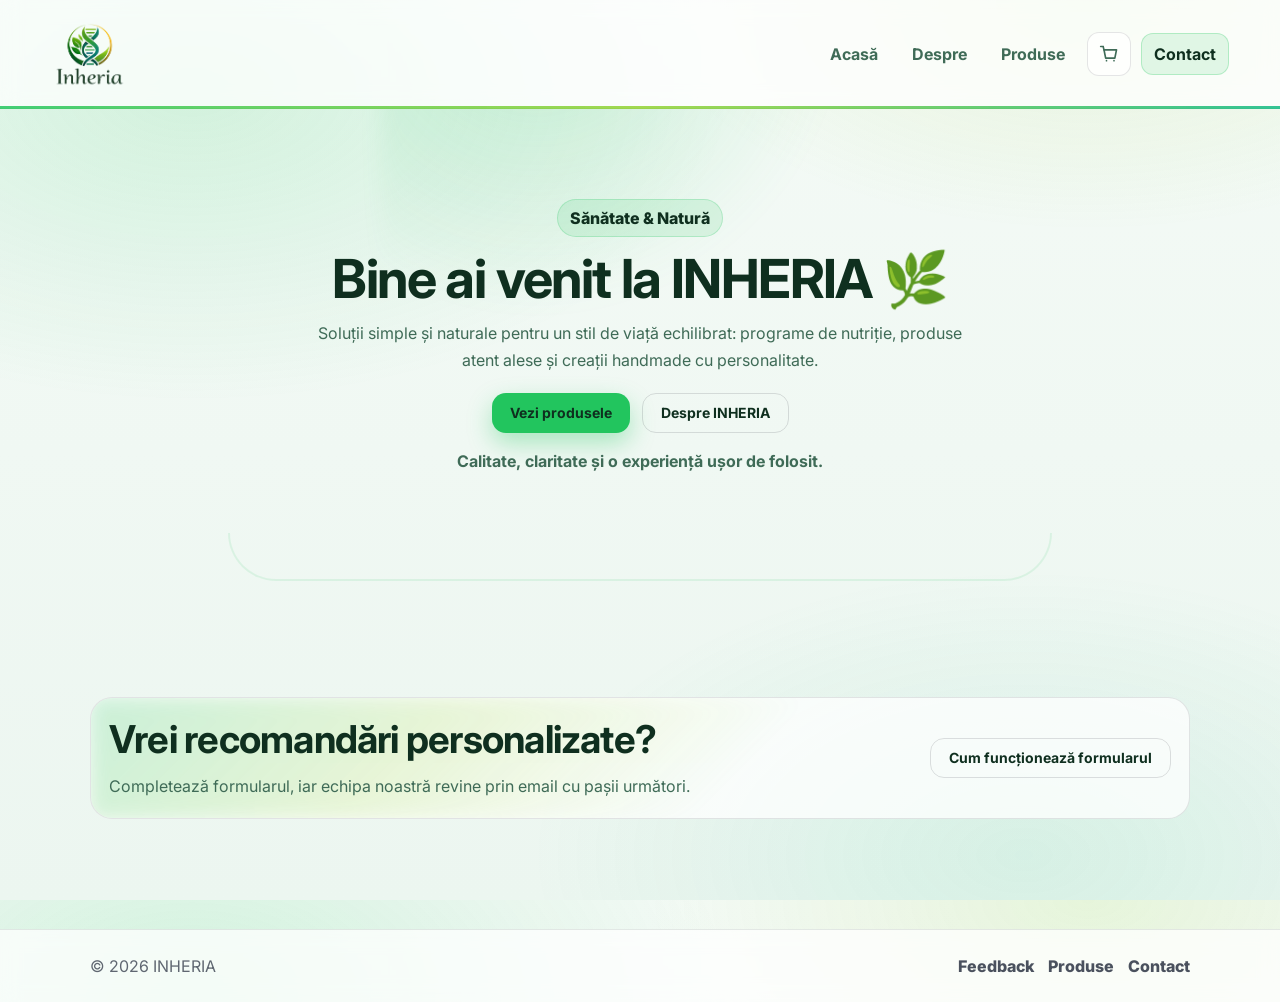
==== index.html @ b6c1a802 "Move site files to root" ====
<!DOCTYPE html>
<head>
  <meta charset="UTF-8" />
  <meta name="viewport" content="width=device-width, initial-scale=1.0" />
  <title>INHERIA</title>

  <link rel="icon" type="image/png" sizes="32x32" href="favicon.png">
  <link rel="stylesheet" href="style.css" />
  <link rel="preconnect" href="https://fonts.googleapis.com">
  <link rel="preconnect" href="https://fonts.gstatic.com" crossorigin>
  <link href="https://fonts.googleapis.com/css2?family=Inter:wght@300;400;600;700&display=swap" rel="stylesheet">
</head>
<body>

  <header class="navbar">
   <a class="logo" href="index.html">
  <img src="images/logo.png" alt="Inheria logo">
</a>
    <nav class="nav" id="nav">
      <a href="index.html">Acasă</a>
      <a href="despre.html">Despre</a>
      <a href="produse.html">Produse</a>

    <a href="cos.html" class="cart-link" aria-label="Coș">
  <span class="cart-icon" aria-hidden="true">
    <svg width="20" height="20" viewBox="0 0 24 24" fill="none">
      <path d="M6 7h15l-2 10H8L6 7Z" stroke="currentColor" stroke-width="2" stroke-linejoin="round"/>
      <path d="M6 7 5 3H2" stroke="currentColor" stroke-width="2" stroke-linecap="round"/>
      <path d="M9 21a1 1 0 1 0 0-2 1 1 0 0 0 0 2Z" fill="currentColor"/>
      <path d="M18 21a1 1 0 1 0 0-2 1 1 0 0 0 0 2Z" fill="currentColor"/>
    </svg>
  </span>
  <span class="cart-badge" data-cart-badge></span>
</a>

      <a href="contact.html" class="nav-cta">Contact</a>
    </nav>

    <button class="burger" id="burger" aria-label="Meniu">
      <span></span><span></span><span></span>
    </button>
  </header>

  <main>
<section class="hero section">
  <div class="hero-text">
    <p class="badge">Sănătate & Natură <p>

    <h1>Bine ai venit la INHERIA 🌿</h1>

    <p class="sub">
      Soluții simple și naturale pentru un stil de viață echilibrat:
      programe de nutriție, produse atent alese și creații handmade cu personalitate.
    </p>

    <div class="hero-actions">
      <a class="btn primary" href="produse.html">Vezi produsele</a>
      <a class="btn ghost" href="despre.html">Despre INHERIA</a>
    </div>

    <p class="hero-note">
      Calitate, claritate și o experiență ușor de folosit.
    </p>
  </div>
</section>

<div class="section-divider divider-arc" aria-hidden="true"></div>

<section class="section section-cta">
  <div class="container cta">
    <div>
      <h2 class="section-title">Vrei recomandări personalizate?</h2>
      <p class="section-subtitle" style="margin-bottom:0;">
        Completează formularul, iar echipa noastră revine prin email cu pașii următori.
      </p>
    </div>

    <a class="btn ghost" href="ghid-formular.html">Cum funcționează formularul</a>
  </div>
</section>

  </main>

  <footer class="footer">
    <div class="container footer-inner">
      <p>© <span id="year"></span> INHERIA</p>
      <div class="footer-links">
        <a href="feedback.html">Feedback</a>
        <a href="produse.html">Produse</a>
        <a href="contact.html">Contact</a>
      </div>
    </div>
  </footer>

  <script src="main.js"></script>
</body>
</html>
---- style.css ----
:root{
  --bg: #f4faf6;
  --bg2:#ecf6f0;
  --card:#ffffff;
  --text:#0f2f1f;
  --muted:#3f6b57;
  --line:rgba(15,47,31,0.10);
  --shadow: 0 18px 60px rgba(15,47,31,0.12);
  --radius: 22px;

  /* Verde Inheria */
  --accent: #2f855a;
  --accent2:#68d391;
  --green1: 34,197,94;   /* #22c55e */
  --green2: 16,185,129;  /* #10b981 */
  --lime: 132,204,22;    /* #84cc16 */
}

*{ margin:0; padding:0; box-sizing:border-box; }

html{ scroll-behavior:smooth; }
html, body { height: 100%; }

body{
  min-height: 100vh;
  display: flex;
  flex-direction: column;

  font-family: "Inter", system-ui, -apple-system, Segoe UI, Roboto, Arial, sans-serif;
  background:
  radial-gradient(900px 520px at 15% 10%, rgba(var(--green1), .16), transparent 60%),
  radial-gradient(800px 420px at 85% 0%, rgba(var(--lime), .12), transparent 55%),
  radial-gradient(900px 520px at 80% 95%, rgba(var(--green2), .10), transparent 55%),
  linear-gradient(180deg, var(--bg), var(--bg2));

  color: var(--text);
}

/* împinge footer-ul jos */
main{ flex: 1; }

/* layout */
.container{ width:min(1100px, 92%); margin:0 auto; }
.section{ padding: 86px 0; }
.section.alt{
  background: rgba(255,255,255,0.6);
  border-top:1px solid var(--line);
  border-bottom:1px solid var(--line);
}

.section-title{
  font-size: clamp(28px, 3vw, 40px);
  letter-spacing:-0.02em;
  margin-bottom: 12px;
}
.section-subtitle{
  color: var(--muted);
  max-width: 70ch;
  line-height:1.6;
  margin-bottom: 28px;
}

/* reveal */
.reveal{ opacity:0; transform: translateY(16px); transition: all .6s ease; }
.show{ opacity:1; transform: translateY(0); }

/* navbar */
.navbar{
  position: sticky;
  top: 0;
  z-index: 50;
  display:flex;
  align-items:center;
  justify-content:space-between;
  padding: 20px 4%;
  background: rgba(255,255,255,0.75);
  backdrop-filter: blur(10px);
  border-bottom:1px solid var(--line);
}

/* Linia colorată de sub navbar (global) */
.navbar{
  position: sticky;
  top: 0;
  z-index: 50;
}

.navbar::after{
  content:"";
  position:absolute;
  left:0;
  right:0;
  bottom:-1px;
  height:3px;
  background: linear-gradient(
    90deg,
    rgba(var(--green1), .85),
    rgba(var(--lime), .75),
    rgba(var(--green2), .85)
  );
}

.logo{
  display:flex;
  align-items:center;
  color: var(--text);
  text-decoration:none;
  font-weight: 900;
  letter-spacing:-0.02em;
  font-size: 18px;
}
.logo img{
  height: 68px;
  width: auto;
  display: block;
  transform: translateY(1px);
}
.nav{
  display:flex;
  align-items:center;
  gap: 10px;
}
.nav a{
  color: var(--muted);
  text-decoration:none;
  font-weight: 700;
  padding: 10px 12px;
  border-radius: 12px;
  transition: all .2s ease;
}
.nav a:hover{
  color: var(--text);
  background: rgba(2,6,23,0.05);
}
.nav-cta{
  border: 1px solid rgba(var(--green1), .25);
  background: rgba(var(--green1), .12);
  color: var(--text) !important;
}

.nav-cta:hover{
  background: rgba(var(--green1), .18);
}

/* burger */
.burger{
  display:none;
  border:1px solid var(--line);
  background: rgba(255,255,255,0.8);
  border-radius: 14px;
  padding: 10px;
  cursor:pointer;
}
.burger span{
  display:block;
  width: 22px;
  height: 2px;
  background: var(--text);
  margin: 5px 0;
  transition: transform .2s ease, opacity .2s ease;
}
.burger.open span:nth-child(1){ transform: translateY(7px) rotate(45deg); }
.burger.open span:nth-child(2){ opacity:0; }
.burger.open span:nth-child(3){ transform: translateY(-7px) rotate(-45deg); }

/* === BUTOANE – stil unificat === */
button,
.btn{
  font-family: inherit;
  border: none;
  outline: none;
  appearance: none;
  -webkit-appearance: none;
  background: none;
}

/* buton principal */
.btn{
  display: inline-flex;
  align-items: center;
  justify-content: center;
  gap: 8px;

  padding: 12px 18px;
  border-radius: 14px;

  font-weight: 700;
  font-size: 14px;
  line-height: 1;

  cursor: pointer;
  text-decoration: none;

  color: var(--text);   /* 👈 FIXUL */
  
  transition: 
    background .2s ease,
    box-shadow .2s ease,
    transform .15s ease;
}

/* verde (primary) */
.btn.primary{
  background: #22c55e;
  color: var(--text); /* 👈 TEXT ÎNCHIS */
  box-shadow: 0 10px 25px rgba(34,197,94,.35);
}

.btn.primary:hover{
  background: #16a34a;
}

/* ghost (secundar) */
.btn.ghost{
  background: transparent;
  color: var(--text);
  border: 1px solid rgba(2,6,23,.12);
}

.btn.ghost:hover{
  background: rgba(var(--green1), .10);
  border-color: rgba(var(--green1), .25);
}

/* full width (pentru produse) */
.btn.full{
  width: 100%;
}

button:focus,
button:active,
.btn:focus,
.btn:active{
  outline: none;
  box-shadow: none;
}

button::-moz-focus-inner{
  border: 0;
}

.btn.full{
  width: 100%;
  white-space: nowrap;
}

/* hero */
.hero{
  width: min(900px, 92%);
  margin: 0 auto;
  display: flex;
  justify-content: center;
  text-align: center;
  padding: 90px 0 50px;
  position: relative;
  overflow: hidden;
}

.hero::before{
  content:"";
  position:absolute;
  inset:-40px;
  background:
    radial-gradient(700px 360px at 20% 20%, rgba(var(--green1), .18), transparent 60%),
    radial-gradient(700px 360px at 80% 10%, rgba(var(--lime), .12), transparent 55%);
  z-index:0;
}

.hero-text{ position: relative; z-index: 1; }
.badge{
  display:inline-block;
  padding: 8px 12px;
  border-radius: 999px;
  border:1px solid rgba(2,6,23,0.10);
  background: rgba(255,255,255,0.75);
  color: var(--muted);
  font-weight: 800;
  margin-bottom: 14px;
}
.hero-text h1{
  font-size: clamp(34px, 4.2vw, 58px);
  line-height:1.03;
  letter-spacing:-0.03em;
  margin-bottom: 14px;
}
.hero-text .sub{
  margin-left: auto;
  margin-right: auto;
  color: var(--muted);
  line-height:1.65;
  font-size: 16px;
  max-width: 65ch;
  margin-bottom: 20px;
}
.hero-actions{
  display:flex;
  gap: 12px;
  flex-wrap:wrap;
  margin-bottom: 18px;
  justify-content: center;
}

@keyframes float{ 0%,100%{ transform: translateY(0); } 50%{ transform: translateY(-12px); } }

.device{
  width:min(430px, 100%);
  margin-left:auto;
  border-radius: 28px;
  border:1px solid rgba(2,6,23,0.10);
  background: rgba(255,255,255,0.85);
  backdrop-filter: blur(14px);
  box-shadow: var(--shadow);
  overflow:hidden;
  transform: rotate(-1.5deg);
}
.device-top{
  display:flex;
  gap:8px;
  padding: 14px 16px;
  border-bottom:1px solid rgba(2,6,23,0.08);
  background: rgba(2,6,23,0.02);
}
.device-top span{
  width: 10px; height: 10px; border-radius: 50%;
  background: rgba(2,6,23,0.18);
}
.device-screen{ padding: 16px; display:grid; gap: 14px; }
.screen-kpi{ display:grid; grid-template-columns: 1fr 1fr; gap: 12px; }
.kpi{
  padding: 14px;
  border-radius: 18px;
  border:1px solid rgba(2,6,23,0.10);
  background: rgba(255,255,255,0.9);
}
.kpi p{ color: var(--muted); font-weight:800; font-size: 12px; }
.kpi h4{ margin-top: 6px; font-size: 20px; letter-spacing:-0.02em; }
.screen-chart{
  height: 110px;
  border-radius: 18px;
  border:1px solid rgba(2,6,23,0.10);
  background:
    linear-gradient(180deg, rgba(59,130,246,0.20), rgba(255,255,255,0.02)),
    repeating-linear-gradient(90deg, rgba(2,6,23,0.06) 0 1px, transparent 1px 18px);
}
.screen-list{ display:grid; gap: 10px; }
.row{ height: 14px; border-radius: 999px; background: rgba(2,6,23,0.10); }

/* cards & grids */
.cards{ display:grid; grid-template-columns: repeat(3, 1fr); gap: 16px; }
.card{
  border:1px solid rgba(2,6,23,0.10);
  background: rgba(255,255,255,0.9);
  border-radius: var(--radius);
  padding: 22px;
  box-shadow: 0 18px 45px rgba(2,6,23,0.08);
  transition: transform .22s ease, background .22s ease;
  position: relative;
  overflow: hidden;
}

.card::after{
  content:"";
  position:absolute;
  inset:0;
  background: linear-gradient(135deg, rgba(var(--green1), .10), transparent 45%);
  opacity: 0;
  transition: opacity .2s ease;
  pointer-events: none;
  z-index: 0;
}

.card > *{
  position: relative;
  z-index: 1;
}

.card:hover::after{
  opacity: 1;
}
.card:hover{ transform: translateY(-6px); background: #fff; }
.card h3{ margin-bottom: 8px; }
.card p{ color: var(--muted); line-height:1.6; }

/* products page grid */
.products{
  display:grid;
  grid-template-columns: repeat(3, 1fr);
  gap: 16px;
}
.product-card{
  border:1px solid rgba(2,6,23,0.10);
  background: rgba(255,255,255,0.92);
  border-radius: var(--radius);
  padding: 20px;
  box-shadow: 0 18px 45px rgba(2,6,23,0.08);
  transition: transform .22s ease, background .22s ease;
}
.product-card:hover{ transform: translateY(-6px); background:#fff; }
.product-top{
  display:flex; align-items:flex-start; justify-content:space-between; gap: 10px;
  margin-bottom: 10px;
}
.product-badge{
  font-size: 12px;
  font-weight: 900;
  padding: 6px 10px;
  border-radius: 999px;
  border:1px solid rgba(59,130,246,0.20);
  background: rgba(59,130,246,0.10);
  color: var(--text);
}
.product-price{
  font-weight: 900;
  color: var(--text);
}
.product-card p{ color: var(--muted); line-height:1.6; margin-bottom: 14px; }

/* form */
.form{ display:grid; gap: 14px; max-width: 620px; }
label{ display:grid; gap: 8px; color: var(--muted); font-weight: 800; }
input, textarea{
  width: 100%;
  padding: 12px 14px;
  border-radius: 14px;
  border:1px solid rgba(2,6,23,0.12);
  background: rgba(255,255,255,0.9);
  color: var(--text);
  outline: none;
}
input:focus, textarea:focus{
  border-color: rgba(59,130,246,0.55);
  box-shadow: 0 0 0 4px rgba(59,130,246,0.14);
}
.hint{ color: rgba(15,23,42,0.65); font-size: 12px; margin-top: -6px; }

/* footer */
.footer{
  padding: 26px 0;
  border-top:1px solid var(--line);
  background: rgba(255,255,255,0.75);
  backdrop-filter: blur(10px);
}
.footer-inner{ display:flex; align-items:center; justify-content:space-between; gap: 12px; }
.footer p{ color: rgba(15,23,42,0.65); }
.footer-links{ display:flex; gap: 14px; }
.footer a{ color: rgba(15,23,42,0.75); text-decoration:none; font-weight: 800; }
.footer a:hover{ color: var(--text); }

/* responsive */
@media (max-width: 920px){
  .hero{ grid-template-columns: 1fr; padding: 46px 0 10px; }
  .hero-visual{ order:-1; min-height: 340px; }
  .cards, .products{ grid-template-columns: 1fr; }
}
@media (max-width: 720px){
  .nav{
    position: fixed;
    inset: 70px 14px auto 14px;
    display:none;
    flex-direction:column;
    gap: 8px;
    padding: 12px;
    border-radius: 18px;
    border:1px solid rgba(2,6,23,0.10);
    background: rgba(255,255,255,0.92);
    backdrop-filter: blur(12px);
  }
  .nav.open{ display:flex; }
  .nav a{ width:100%; }
  .burger{ display:block; }
}
.hero-image{
  width: 100%;
  max-width: 520px;
  display: block;
  margin-left: auto;
  border-radius: 24px;
  box-shadow: var(--shadow);
}
.logo img{
  height: 68px;      /* încearcă 64 sau 72 */
  width: auto;
  display: block;
}
@media (max-width: 768px){
  .logo img{
    height: 46px;
  }
}
.cart-link{
  position: relative;
  display:inline-flex;
  align-items:center;
  gap: 8px;
}

/* Coș în navbar: icon + badge */
.cart-link{
  position: relative;
  display: inline-flex;
  align-items: center;
  justify-content: center;
  width: 44px;
  height: 44px;
  border-radius: 14px;
  border: 1px solid rgba(2,6,23,0.10);
  background: rgba(255,255,255,0.7);
  color: var(--text);
}

.cart-link:hover{
  background: rgba(255,255,255,0.9);
}

.cart-icon{
  display: inline-flex;
}

/* Coș - rânduri */
.cart-row{
  display:flex;
  align-items:center;
  justify-content:space-between;
  gap: 12px;
  padding: 14px 16px;
  border:1px solid rgba(2,6,23,0.10);
  background: rgba(255,255,255,0.85);
  border-radius: var(--radius);
  box-shadow: 0 12px 30px rgba(2,6,23,0.06);
  margin-bottom: 10px;
}

.cart-sub{
  color: var(--muted);
  font-size: 13px;
  margin-top: 4px;
}

.cart-actions{
  display:flex;
  align-items:center;
  gap: 10px;
}

.qty{
  min-width: 24px;
  text-align:center;
  font-weight: 900;
}

.qty-btn, .remove-btn{
  width: 38px;
  height: 38px;
  border-radius: 14px;
  border:1px solid rgba(2,6,23,0.12);
  background: rgba(255,255,255,0.75);
  cursor:pointer;
  font-weight: 900;
  color: var(--text);
}

.remove-btn{
  background: rgba(59,130,246,0.08);
}
.btn:disabled{
  opacity: .7;
  cursor: not-allowed;
  transform: none;
  box-shadow: none;
}
/* === Coș profesional: counter mic === */
.cart-link{
  position: relative;
  display: inline-flex;
  align-items: center;
  justify-content: center;
  width: 44px;
  height: 44px;
  border-radius: 14px;
  border: 1px solid rgba(2,6,23,0.10);
  background: rgba(255,255,255,0.7);
  color: var(--text);
}

.cart-link:hover{
  background: rgba(255,255,255,0.92);
}

.cart-icon{
  display: inline-flex;
}

/* COUNTER MIC */
.cart-badge{
  position: absolute;
  top: 6px;
  right: 6px;

  min-width: 16px;
  height: 16px;
  padding: 0 4px;

  border-radius: 999px;
  background: #fff;
  border: 1px solid rgba(2,6,23,0.15);

  font-size: 10px;
  font-weight: 800;
  line-height: 1;

  display: none;
  align-items: center;
  justify-content: center;

  box-shadow: 0 6px 18px rgba(2,6,23,0.18);
}
/* --- Home extra sections --- */
.hero-note{
  color: var(--muted);
  font-weight: 700;
  margin-top: 10px;
}

/* grid 4 + grid 3 */
.grid-4{
  display: grid;
  grid-template-columns: repeat(4, 1fr);
  gap: 16px;
}

.grid-3{
  display: grid;
  grid-template-columns: repeat(3, 1fr);
  gap: 16px;
}

/* fundal mai soft pentru secțiuni */
.section.soft{
  background: rgba(255,255,255,0.55);
  border-top: 1px solid var(--line);
  border-bottom: 1px solid var(--line);
}

/* steps */
.step{
  position: relative;
  overflow: hidden;
}

.step-num{
  width: 34px;
  height: 34px;
  border-radius: 12px;
  display: inline-flex;
  align-items: center;
  justify-content: center;
  font-weight: 900;
  color: var(--text);
  border: 1px solid rgba(2,6,23,0.10);
  background: rgba(255,255,255,0.85);
  margin-bottom: 10px;
}

/* CTA layout */
.cta{
  display: flex;
  align-items: center;
  justify-content: space-between;
  gap: 16px;
  border: 1px solid rgba(2,6,23,0.10);
  background: rgba(255,255,255,0.75);
  border-radius: var(--radius);
  padding: 18px;
} 

/* CTA card – mai “wow” */
.cta{
  position: relative;
  overflow: hidden;
}

.cta::before{
  content:"";
  position:absolute;
  inset:-2px;
  background: linear-gradient(135deg, rgba(var(--green1), .25), rgba(var(--lime), .18), transparent 60%);
  filter: blur(10px);
  opacity: .9;
  z-index: 0;
}

.cta > *{ position: relative; z-index: 1; }

/* CTA Home – puțin mai jos + mai aerisit */
.section-cta{
  padding-top: 110px;     /* mai jos față de hero */
  padding-bottom: 110px;  /* mai mult spațiu până la footer */
}

/* responsive */
@media (max-width: 950px){
  .grid-4{ grid-template-columns: repeat(2, 1fr); }
  .grid-3{ grid-template-columns: 1fr; }
  .cta{ flex-direction: column; align-items: flex-start; }
}
@media (max-width: 520px){
  .grid-4{ grid-template-columns: 1fr; }
}
/* --- Ghid formular --- */
.guide-grid{
  display: grid;
  grid-template-columns: 1fr 1fr;
  gap: 16px;
  margin-top: 18px;
}

.guide-title{
  font-size: 18px;
  margin-bottom: 10px;
}

.guide-sub{
  font-size: 13px;
  text-transform: uppercase;
  letter-spacing: .03em;
  color: var(--muted);
  margin-top: 14px;
  margin-bottom: 8px;
}

.guide-list{
  margin-left: 18px;
  color: var(--muted);
  line-height: 1.7;
}

.guide-list li{
  margin: 4px 0;
}

.guide-steps{
  margin-left: 18px;
  color: var(--muted);
  line-height: 1.7;
}

.guide-cta{
  display: flex;
  gap: 12px;
  flex-wrap: wrap;
  margin-top: 16px;
}

@media (max-width: 950px){
  .guide-grid{ grid-template-columns: 1fr; }
}
/* --- Formular wizard --- */
.form-progress{
  margin: 14px 0 18px;
}
.form-progress-top{
  display:flex;
  align-items:center;
  justify-content:space-between;
  gap: 12px;
  margin-bottom: 10px;
}
.link-muted{
  color: var(--muted);
  text-decoration: none;
  font-weight: 700;
}
.link-muted:hover{ color: var(--text); }

.bar{
  height: 10px;
  border-radius: 999px;
  background: rgba(255,255,255,0.7);
  border: 1px solid rgba(2,6,23,0.10);
  overflow: hidden;
}
.bar-fill{
  height: 100%;
  width: 50%;
  background: linear-gradient(135deg, var(--accent), var(--accent2));
}

.form-wizard{ display:grid; gap: 16px; }
.form-title{ margin-bottom: 10px; }

.form-sub{
  font-size: 13px;
  text-transform: uppercase;
  letter-spacing: .03em;
  color: var(--muted);
  margin: 14px 0 8px;
}

.form-grid{
  display:grid;
  grid-template-columns: 1fr 1fr;
  gap: 12px 16px;
  margin-bottom: 8px;
}

.form-grid label{ margin: 0; }

.wizard-actions{
  display:flex;
  align-items:center;
  justify-content:space-between;
  gap: 12px;
  margin-top: 10px;
}

.check-grid{
  display:grid;
  grid-template-columns: 1fr 1fr;
  gap: 8px 10px;
  padding: 10px;
  border: 1px solid rgba(2,6,23,0.10);
  border-radius: 14px;
  background: rgba(255,255,255,0.65);
}

.check{
  display:flex;
  align-items:center;
  gap: 10px;
  color: var(--muted);
  font-weight: 700;
}

.consent{
  display:flex;
  align-items:flex-start;
  gap: 10px;
  color: var(--muted);
  font-weight: 800;
  margin-top: 10px;
}

select{
  width: 100%;
  padding: 12px 14px;
  border-radius: 14px;
  border:1px solid rgba(2,6,23,0.12);
  background: rgba(255,255,255,0.9);
  color: var(--text);
  outline: none;
}

button, input, select, textarea{
  font-family: inherit;
  color: inherit;
}

@media (max-width: 900px){
  .form-grid{ grid-template-columns: 1fr; }
  .check-grid{ grid-template-columns: 1fr; }
  .form-progress-top{ flex-direction: column; align-items:flex-start; }
}
.badge{
  background: rgba(var(--green1), .12);
  border: 1px solid rgba(var(--green1), .22);
  color: var(--text);
}
.hero{
  position: relative;
  overflow: hidden;
}

.hero::before{
  content:"";
  position:absolute;
  inset:0;
  background:
    radial-gradient(520px 260px at 50% 20%, rgba(34,197,94,.10), transparent 65%),
    radial-gradient(520px 260px at 85% 10%, rgba(132,204,22,.07), transparent 70%);
  pointer-events:none;
  z-index:0;
}

.hero-text{ position: relative; z-index: 1; }

.hero::before{
  content:"";
  position:absolute;
  width: 520px;
  height: 520px;
  left: 50%;
  top: -260px;
  transform: translateX(-50%);
  background: radial-gradient(circle at 30% 30%,
    rgba(var(--green1), .20),
    transparent 60%
  );
  filter: blur(10px);
  pointer-events:none;
}
.btn{
  transition: transform .12s ease, box-shadow .18s ease, filter .18s ease;
}

.btn:hover{
  transform: translateY(-1px);
  box-shadow: 0 12px 28px rgba(0,0,0,.10);
}

.btn:active{
  transform: translateY(0px);
  box-shadow: 0 8px 20px rgba(0,0,0,.08);
}
.section-divider{ width:100%; height:66px; position:relative; }

.divider-arc::before{
  content:"";
  position:absolute;
  left:50%;
  top:12px;
  transform:translateX(-50%);
  width:min(820px, 92vw);
  height:46px;
  border-radius: 0 0 999px 999px;
  border: 2px solid rgba(var(--green1), .10);
  border-top: 0;
}
html, body { height: 100%; }

body{
  min-height: 100vh;
  display: flex;
  flex-direction: column;
}

main{ flex: 1; }
html, body { height: 100%; }

body{
  min-height: 100vh;
  display: flex;
  flex-direction: column;
}

main{ flex: 1; }
#errStep1, #errStep2{
  color: #b91c1c;
  font-weight: 700;
  margin-top: 10px;
}
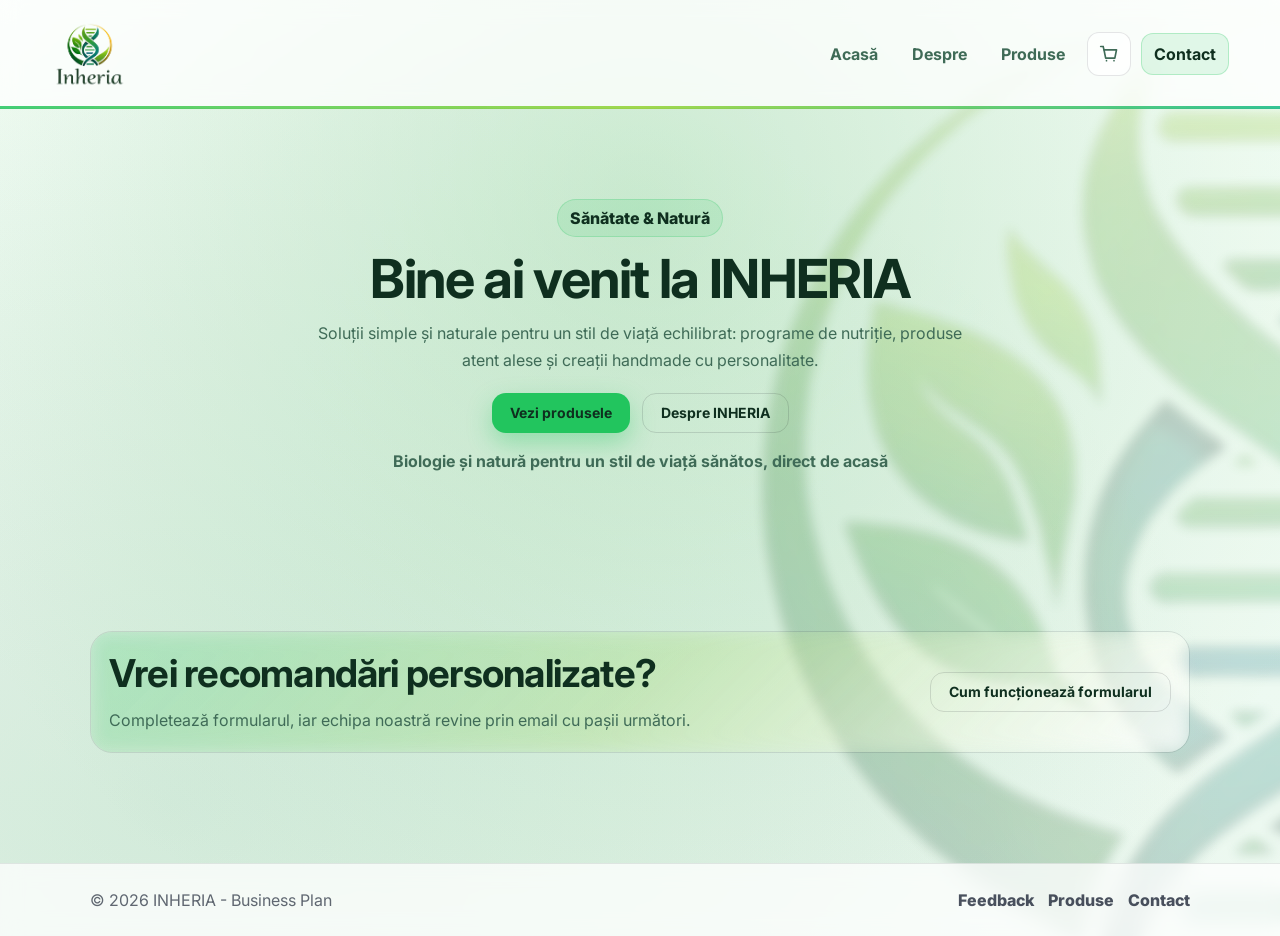
==== commit e8093a93: "INHERIA commit nr2" ====
--- a/index.html
+++ b/index.html
@@ -42,11 +42,13 @@
   </header>
 
   <main>
+  
+    <img src="images/logoB.png" alt="Inheria logo" class="logo-preview">
 <section class="hero section">
   <div class="hero-text">
     <p class="badge">Sănătate & Natură <p>
 
-    <h1>Bine ai venit la INHERIA 🌿</h1>
+    <h1>Bine ai venit la INHERIA</h1>
 
     <p class="sub">
       Soluții simple și naturale pentru un stil de viață echilibrat:
@@ -59,12 +61,10 @@
     </div>
 
     <p class="hero-note">
-      Calitate, claritate și o experiență ușor de folosit.
+      Biologie și natură pentru un stil de viață sănătos, direct de acasă
     </p>
   </div>
 </section>
-
-<div class="section-divider divider-arc" aria-hidden="true"></div>
 
 <section class="section section-cta">
   <div class="container cta">
@@ -83,7 +83,7 @@
 
   <footer class="footer">
     <div class="container footer-inner">
-      <p>© <span id="year"></span> INHERIA</p>
+      <p>© <span id="year"></span> INHERIA - Business Plan</p>
       <div class="footer-links">
         <a href="feedback.html">Feedback</a>
         <a href="produse.html">Produse</a>
--- a/style.css
+++ b/style.css
@@ -20,20 +20,55 @@
 
 html{ scroll-behavior:smooth; }
 html, body { height: 100%; }
+html{ background: var(--bg2); }
 
 body{
   min-height: 100vh;
   display: flex;
   flex-direction: column;
-
+  z-index: 0;
+  isolation: isolate;
   font-family: "Inter", system-ui, -apple-system, Segoe UI, Roboto, Arial, sans-serif;
-  background:
-  radial-gradient(900px 520px at 15% 10%, rgba(var(--green1), .16), transparent 60%),
-  radial-gradient(800px 420px at 85% 0%, rgba(var(--lime), .12), transparent 55%),
-  radial-gradient(900px 520px at 80% 95%, rgba(var(--green2), .10), transparent 55%),
-  linear-gradient(180deg, var(--bg), var(--bg2));
-
+
+  /* background-ul îl randăm prin ::before (fixat pe viewport), ca să evităm
+     "tăietura"/linia care apare uneori la scroll când gradientul se repornește */
+  background: transparent;
   color: var(--text);
+  position: relative;
+}
+
+/* background fix (uniform la scroll) */
+body::before{
+  content:"";
+  position: fixed;
+  /* extindem mult în afara viewport-ului ca să nu se vadă clipping-ul
+     la margini (mai ales pe mobil / când bara de adresă se micșorează) */
+  inset: -140px;
+  z-index: -2;
+  transform: translateZ(0);
+  will-change: transform;
+  opacity: 0.95;
+  pointer-events: none;
+  filter: saturate(1.05) brightness(1.02);
+  animation: backgroundFloat 40s ease-in-out infinite;
+background:
+  radial-gradient(
+    ellipse at 50% 30%,
+    rgba(120, 190, 130, 0.35),
+    rgba(120, 190, 130, 0.15) 40%,
+    transparent 70%
+  ),
+  radial-gradient(
+    ellipse at 20% 80%,
+    rgba(90, 160, 110, 0.18),
+    transparent 60%
+  ),
+  linear-gradient(
+    180deg,
+    #f7fcf8 0%,
+    #eef7f0 40%,
+    #e6f2ea 100%
+  );
 }
 
 /* împinge footer-ul jos */
@@ -43,9 +78,9 @@
 .container{ width:min(1100px, 92%); margin:0 auto; }
 .section{ padding: 86px 0; }
 .section.alt{
-  background: rgba(255,255,255,0.6);
-  border-top:1px solid var(--line);
-  border-bottom:1px solid var(--line);
+  background: transparent;
+  border-top: 0;
+  border-bottom: 0;
 }
 
 .section-title{
@@ -79,12 +114,6 @@
 }
 
 /* Linia colorată de sub navbar (global) */
-.navbar{
-  position: sticky;
-  top: 0;
-  z-index: 50;
-}
-
 .navbar::after{
   content:"";
   position:absolute;
@@ -115,6 +144,15 @@
   display: block;
   transform: translateY(1px);
 }
+.logo-preview{
+  z-index:-1;
+  position:fixed;
+  top:30%;
+  left:80%;
+  scale: 2.6;
+  opacity: 0.2;
+  filter:blur(2px);
+}
 .nav{
   display:flex;
   align-items:center;
@@ -383,22 +421,36 @@
 
 /* products page grid */
 .products{
-  display:grid;
-  grid-template-columns: repeat(3, 1fr);
+  display: grid;
+  grid-template-columns: repeat(3, minmax(0, 1fr));
   gap: 16px;
 }
+
+@media (min-width: 1280px){
+  .products{ grid-template-columns: repeat(4, minmax(0, 1fr)); }
+}
+@media (max-width: 700px){
+  .products{ grid-template-columns: 1fr; }
+}
+
 .product-card{
-  border:1px solid rgba(2,6,23,0.10);
-  background: rgba(255,255,255,0.92);
+  border: 1px solid rgba(2,6,23,0.10);
+  background: rgba(255,255,255,0.96);
   border-radius: var(--radius);
   padding: 20px;
-  box-shadow: 0 18px 45px rgba(2,6,23,0.08);
-  transition: transform .22s ease, background .22s ease;
-}
-.product-card:hover{ transform: translateY(-6px); background:#fff; }
-.product-top{
-  display:flex; align-items:flex-start; justify-content:space-between; gap: 10px;
-  margin-bottom: 10px;
+
+  box-shadow: 0 10px 26px rgba(2,6,23,0.06);
+
+  transition:
+    transform .18s ease,
+    box-shadow .18s ease,
+    background .18s ease;
+}
+
+.product-card:hover{
+  transform: translateY(-6px);
+  background: #fff;
+  box-shadow: 0 18px 45px rgba(2,6,23,0.10);
 }
 .product-badge{
   font-size: 12px;
@@ -683,7 +735,7 @@
   content:"";
   position:absolute;
   inset:-2px;
-  background: linear-gradient(135deg, rgba(var(--green1), .25), rgba(var(--lime), .18), transparent 60%);
+  background: linear-gradient(135deg, rgba(var(--green1), .25), rgba(var(--lime), .18), rgba(255,255,255,0.9));
   filter: blur(10px);
   opacity: .9;
   z-index: 0;
@@ -948,3 +1000,688 @@
   font-weight: 700;
   margin-top: 10px;
 }
+/* Produse: layout cu catalog în stânga */
+.catalog-layout{
+  display: grid;
+  grid-template-columns: 280px 1fr;
+  gap: 18px;
+  margin-top: 18px;
+}
+
+.catalog-sidebar{
+  position: sticky;
+  top: 88px; /* să stea sub navbar */
+  align-self: start;
+}
+
+.catalog-box{
+  background: rgba(var(--card), .92);
+  border: 1px solid rgba(var(--green1), .16);
+  border-radius: 18px;
+  padding: 10px 12px;
+  box-shadow: 0 14px 40px rgba(0,0,0,.08);
+  margin-bottom: 12px;
+}
+
+.catalog-box > summary{
+  cursor: pointer;
+  font-weight: 800;
+  padding: 8px 6px;
+  list-style: none;
+}
+.catalog-box > summary::-webkit-details-marker{ display:none; }
+
+.catalog-links{
+  display:flex;
+  flex-direction: column;
+  gap: 8px;
+  padding: 8px 6px 10px;
+}
+
+.catalog-link{
+  text-align:left;
+  border: 1px solid rgba(var(--green1), .14);
+  background: rgba(var(--bg2), .5);
+  padding: 10px 12px;
+  border-radius: 12px;
+  cursor: pointer;
+}
+
+.catalog-link:hover{
+  background: rgba(var(--green1), .08);
+}
+
+.catalog-link.is-active{
+  background: rgba(var(--green1), .14);
+  border-color: rgba(var(--green1), .22);
+  font-weight: 800;
+}
+
+.catalog-filters{
+  display:flex;
+  flex-direction: column;
+  gap: 10px;
+  padding: 8px 6px 12px;
+}
+
+.radio{
+  display:flex;
+  gap: 10px;
+  align-items:center;
+  cursor:pointer;
+}
+
+.catalog-top{
+  display:flex;
+  justify-content: space-between;
+  align-items:center;
+  margin-bottom: 10px;
+}
+
+.catalog-active{
+  font-weight: 800;
+  color: var(--text);
+}
+
+/* Responsive: pe mobil sidebar devine pe verticală */
+@media (max-width: 900px){
+  .catalog-layout{ grid-template-columns: 1fr; }
+  .catalog-sidebar{ position: static; }
+}
+/* ===== PRODUSE: layout tip site mare ===== */
+.shop-layout{
+  display:grid;
+  grid-template-columns: 320px 1fr; /* sidebar mai solid */
+  gap: 24px;                        /* mai mult spațiu între coloane */
+  margin-top: 18px;
+  align-items: start;
+}
+
+.shop-main{
+  min-width: 0; /* ajută grid-ul să nu înghesuie */
+}
+
+.shop-sidebar{
+  position: sticky;
+  top: 88px;
+  align-self: start;
+}
+
+.filter-card{
+  background: rgba(var(--card), .92);
+  border: 1px solid rgba(var(--green1), .16);
+  border-radius: 18px;
+  padding: 16px;
+  box-shadow: 0 14px 40px rgba(0,0,0,.08);
+  margin-bottom: 12px;
+}
+
+.filter-card h3{
+  margin: 0 0 10px;
+  font-size: 16px;
+}
+
+.filter-list{
+  display:flex;
+  flex-direction: column;
+  gap: 8px;
+}
+
+.cat-item{
+  display:flex;
+  justify-content: space-between;
+  align-items:center;
+  text-align:left;
+  border: 1px solid rgba(var(--green1), .14);
+  background: rgba(var(--bg2), .55);
+  padding: 12px 12px;
+  border-radius: 14px;
+  cursor:pointer;
+}
+
+.cat-item:hover{ background: rgba(var(--green1), .08); }
+.cat-item.is-active{
+  background: rgba(var(--green1), .14);
+  border-color: rgba(var(--green1), .22);
+  font-weight: 800;
+}
+
+.cat-count{
+  font-size: 12px;
+  color: var(--muted);
+  border: 1px solid rgba(var(--green1), .14);
+  background: rgba(var(--card), .8);
+  padding: 2px 8px;
+  border-radius: 999px;
+}
+
+/* Toolbar produse: search + sort aliniate perfect */
+.shop-toolbar{
+  display: flex;
+  align-items: center;           /* CHEIA: centrare verticală */
+  justify-content: space-between;
+  gap: 18px;
+  padding: 18px 22px;            /* mai aerisit și simetric */
+}
+
+.search-wrap{
+  flex: 1;
+  display: flex;
+  align-items: center;
+  justify-content: flex-start;
+  margin: 0;                     /* elimină orice offset */
+  max-width: 520px;              /* nu-l lăsa să fie uriaș */
+}
+
+.search-wrap input{
+  width: 100%;
+  height: 44px;                  /* înălțime constantă => aliniere perfectă */
+  padding: 0 16px;
+  font-size: 1rem;
+  border-radius: 14px;
+  border: 1px solid rgba(2,6,23,0.12);
+  background: #fff;
+}
+
+.toolbar-right{
+  display: flex;
+  align-items: center;
+}
+
+#sortSelect{
+  height: 44px;                  /* aceeași înălțime ca search */
+  padding: 0 14px;
+  border-radius: 14px;
+  border: 1px solid rgba(2,6,23,0.12);
+  background: #fff;
+}
+
+/* Responsive: pe mobil le punem unul sub altul */
+@media (max-width: 720px){
+  .shop-toolbar{
+    flex-direction: column;
+    align-items: stretch;
+  }
+  .search-wrap{
+    max-width: 100%;
+  }
+  #sortSelect{
+    width: 100%;
+  }
+}
+
+.search-wrap input{
+  width: 100%;
+  padding: 13px 18px; /* mai jos, mai compact */
+  font-size: 1rem;
+
+  border-radius: 14px;
+  border: 1px solid rgba(2,6,23,0.15);
+  background: #fff;
+
+  box-shadow: 0 8px 22px rgba(2,6,23,0.06);
+  transition: border .2s ease, box-shadow .2s ease;
+}
+
+.search-wrap input::placeholder{
+  color: #9aa0a6;
+}
+
+.search-wrap input:focus{
+  outline: none;
+  border-color: #2f5e44;
+  box-shadow: 0 0 0 4px rgba(47,94,68,0.15);
+}
+
+.toolbar-right select{
+  border: 1px solid rgba(var(--green1), .16);
+  background: rgba(var(--bg2), .55);
+  border-radius: 12px;
+  padding: 10px 12px;
+}
+
+.shop-meta{
+  margin: 10px 0 10px;
+  color: var(--muted);
+  font-weight: 600;
+}
+
+/* card produs cu imagine + click pe tot */
+.product-card-click .product-link{
+  display:block;
+  color: inherit;
+  text-decoration:none;
+}
+
+.product-thumb{
+  border-radius: 14px;
+  overflow:hidden;
+  border: 1px solid rgba(var(--green1), .12);
+  background: rgba(var(--bg2), .35);
+  margin-bottom: 10px;
+}
+
+.product-thumb img{
+  width:100%;
+  height: 160px;
+  object-fit:scale-down;
+  display:block;
+}
+
+.product-card-click:hover{
+  transform: translateY(-2px);
+}
+
+/* badge-uri faine */
+.product-badge{ border-radius: 999px; padding: 6px 10px; }
+.badge-popular{ background: rgba(34,197,94,.14); border:1px solid rgba(34,197,94,.25); }
+.badge-nou{ background: rgba(59,130,246,.14); border:1px solid rgba(59,130,246,.25); }
+.badge-best-seller{ background: rgba(245,158,11,.14); border:1px solid rgba(245,158,11,.25); }
+.badge-natural{ background: rgba(var(--green1), .12); border:1px solid rgba(var(--green1), .22); }
+
+/* pagina produs */
+.product-page{ display:flex; flex-direction: column; gap: 14px; }
+.back-link{ text-decoration:none; font-weight:700; color: var(--text); opacity:.85; }
+.back-link:hover{ opacity:1; }
+
+.product-hero{
+  display:grid;
+  grid-template-columns: 360px 1fr;
+  gap: 16px;
+  align-items: start;
+}
+
+.product-media img{
+  width:100%;
+  border-radius: 14px;
+  border: 1px solid rgba(var(--green1), .14);
+  height: 320px;
+  object-fit:scale-down;
+  display:block;
+}
+
+.product-title{ margin: 8px 0 6px; font-size: clamp(24px, 3vw, 34px); }
+.product-short{ color: var(--muted); margin-bottom: 10px; }
+
+.product-highlights{
+  margin: 10px 0 14px;
+  padding-left: 18px;
+  color: var(--text);
+}
+
+.product-actions{ display:flex; gap: 10px; flex-wrap: wrap; }
+
+@media (max-width: 980px){
+  .shop-layout{ grid-template-columns: 1fr; }
+  .shop-sidebar{ position: static; }
+  .product-hero{ grid-template-columns: 1fr; }
+  .product-media img{ height: 240px; }
+}
+/* Card produs: butonul mereu jos + înălțime consistentă */
+.product-card{
+  display: flex;
+  flex-direction: column;
+  height: 100%;
+}
+
+.product-card .product-link{
+  display: flex;
+  flex-direction: column;
+  flex: 1;              /* umple spațiul de sus */
+}
+
+.product-card h3{
+  margin-bottom: 6px;
+}
+
+/* descriere cu max 3 rânduri */
+.product-card p{
+  margin-top: 0;
+
+  display: -webkit-box;
+  -webkit-box-orient: vertical;
+  -webkit-line-clamp: 3;
+
+  line-clamp: 3;        /* standard */
+  overflow: hidden;
+}
+
+/* împinge butonul jos indiferent de text */
+.product-card .btn{
+  margin-top: auto;
+}
+.product-thumb img{
+  width: 100%;
+  height: 160px;
+  object-fit:scale-down;
+  display: block;
+  background: rgba(var(--bg2), .35);
+}
+.cart-summary {
+  margin-top: 30px;
+  padding: 22px 24px;
+  border-radius: 16px;
+  background: #ffffff;
+  border: 1px solid rgba(0, 0, 0, 0.12);
+  box-shadow: 0 12px 28px rgba(0, 0, 0, 0.06);
+  display: flex;
+  justify-content: space-between;
+  align-items: center;
+}
+
+.cart-total-label {
+  margin: 0;
+  font-weight: 500;
+  color: #555;
+}
+
+max.cart-total-value {
+  margin: 0;
+  font-weight: 700;
+  font-size: 1.4rem;
+  color: #1f3d2b; /* verde elegant */
+}
+
+.cart-checkout {
+  margin-top: 20px;
+  text-align: right;
+}
+/* ===== Price slider: track + thumb perfectly aligned ===== */
+#maxPrice{
+  -webkit-appearance: none;
+  appearance: none;
+  width: 100%;
+  background: transparent; /* track-ul îl controlăm separat */
+  padding: 0;
+  margin: 0;
+}
+
+/* Chrome / Edge track */
+#maxPrice::-webkit-slider-runnable-track{
+  height: 10px;
+  border-radius: 999px;
+    background: transparent;; /* fallback; JS pune gradientul pe input */
+}
+
+/* Chrome / Edge thumb */
+#maxPrice::-webkit-slider-thumb{
+  -webkit-appearance: none;
+  appearance: none;
+  width: 18px;
+  height: 18px;
+  border-radius: 50%;
+  background: #3a6b52;
+  border: 2px solid #fff;
+  box-shadow: 0 6px 16px rgba(0,0,0,.12);
+  cursor: pointer;
+
+  /* cheia: thumb centrat pe track */
+  margin-top: -4px; /* (10px track - 18px thumb) / 2 = -4px */
+}
+
+/* Firefox track */
+#maxPrice::-moz-range-track{
+  height: 10px;
+  border-radius: 999px;
+  background: #3a6b52;
+}
+
+/* Firefox thumb */
+#maxPrice::-moz-range-thumb{
+  width: 18px;
+  height: 18px;
+  border-radius: 50%;
+  background: rgb(var(--green1));
+  border: 2px solid #fff;
+  box-shadow: 0 6px 16px rgba(0,0,0,.12);
+  cursor: pointer;
+}
+/* Elimină highlight-ul albastru la drag / focus */
+#maxPrice{
+  outline: none;
+  -webkit-tap-highlight-color: transparent;
+}
+
+#maxPrice:focus-visible{
+  box-shadow: 0 0 0 3px rgba(47, 94, 68, 0.25);
+  border-radius: 999px;
+}
+
+#maxPrice::-moz-focus-outer{
+  border: 0;
+}
+/* Nu mai selectează nimic cât timp tragi sliderul */
+.no-select, .no-select *{
+  user-select: none;
+  -webkit-user-select: none;
+}
+
+/* Scoate orice ring/outline default */
+#maxPrice:focus{
+  outline: none !important;
+  box-shadow: none !important;
+}
+/* ===== Searchbar cu icon (suprascrie stilurile vechi) ===== */
+.search-wrap{
+  position: relative;
+  width: 100%;
+  max-width: 460px;
+  margin: 0; /* nu-l mai deplasa */
+}
+
+.search-wrap::before{
+  content: "🔍";
+  position: absolute;
+  left: 16px;
+  top: 50%;
+  transform: translateY(-50%);
+  font-size: 16px;
+  opacity: 0.6;
+  pointer-events: none;
+}
+
+.search-wrap input{
+  width: 100%;
+  height: 44px;
+  padding: 0 16px 0 44px; /* spațiu pentru icon */
+  font-size: 1rem;
+
+  border-radius: 14px;
+  border: 1px solid rgba(2,6,23,0.12);
+  background: #fff;
+
+  box-shadow: 0 8px 22px rgba(2,6,23,0.06);
+  transition: border .2s ease, box-shadow .2s ease;
+}
+
+.search-wrap input:focus{
+  outline: none;
+  border-color: #2f5e44;
+  box-shadow: 0 0 0 3px rgba(47,94,68,0.15);
+}
+/* Scoatem gradientul din hero ca să nu se vadă “tăietura” */
+.hero::before{
+  display: none;
+}
+/* FIX definitiv pentru “tăietura” de fundal */
+.recommend,
+.recommendations,
+.cta,
+.section-highlight{
+  background: transparent !important;
+}
+.recommend .card,
+.recommendations .card,
+.cta .card,
+.section-highlight .card{
+  background: #ffffff;
+  border-radius: 22px;
+  border: 1px solid rgba(2,6,23,0.08);
+  box-shadow: 0 18px 45px rgba(2,6,23,0.08);
+}
+/* Elimină linia/tăietura dintre secțiuni (borderul din .section.alt) */
+.section.alt{
+  border-top: 0 !important;
+  border-bottom: 0 !important;
+  background: transparent !important;
+}
+.section.alt{
+  background: rgba(255,255,255,0.35) !important; /* foarte subtil */
+}
+/* cardul din secțiunea cu recomandări: fundal solid ca să nu mai apară seam */
+.reco-card,
+.cta-card,
+.section .card{
+  background: #ffffff !important;
+}
+@keyframes backgroundFloat {
+    0% {
+        transform: translateY(0px);
+    }
+    50% {
+        transform: translateY(-40px);
+    }
+    100% {
+        transform: translateY(0px);
+    }
+}
+.org-page{
+  max-width: 1200px;
+  margin: 40px auto 80px;
+  padding: 0 16px;
+}
+
+.org-head{
+  margin-bottom: 18px;
+}
+
+.org-head p{
+  margin: 8px 0 0;
+  color: #3f6f55;
+}
+
+.org-svg{
+  background: rgba(255,255,255,0.65);
+  border: 1px solid rgba(31,138,69,0.18);
+  border-radius: 18px;
+  padding: 18px;
+  overflow: auto;
+}
+
+.org-svg svg{
+  width: 100%;
+  min-width: 980px;
+  height: auto;
+  display: block;
+}
+/* Forțează SVG-ul să folosească fontul site-ului */
+.org-svg svg text{
+  font-family: inherit !important;
+}
+/* === About: Organigram section === */
+.org-preview {
+  margin-top: 26px;
+  padding: 18px 18px;
+  border-radius: 18px;
+  background: rgba(255,255,255,0.55);
+  border: 1px solid rgba(31,138,69,0.16);
+  max-width: 720px;
+}
+
+.org-preview p {
+  margin: 6px 0 12px;
+  color: #3f6f55;
+}
+
+/* butonul */
+.org-cta {
+  display: inline-flex;
+  align-items: center;
+  justify-content: center;
+  padding: 10px 16px;
+  border-radius: 999px;
+  text-decoration: none;
+  font-weight: 600;
+  font-size: 14px;
+  color: #0f2f1f;
+  background: rgba(31,138,69,0.12);
+  border: 1px solid rgba(31,138,69,0.28);
+  transition: transform .15s ease, box-shadow .15s ease, background .15s ease;
+}
+
+.org-cta:hover {
+  transform: translateY(-1px);
+  background: rgba(31,138,69,0.16);
+  box-shadow: 0 10px 22px rgba(31,138,69,0.12);
+}
+/* === About: Organigram callout (pro look) === */
+.org-callout{
+  margin-top: 26px;
+}
+
+.org-callout__inner{
+  max-width: 980px;               /* se aliniază bine cu zona de content */
+  display: flex;
+  align-items: center;
+  justify-content: space-between;
+  gap: 18px;
+
+  padding: 18px 18px;
+  border-radius: 18px;
+
+  background: rgba(255,255,255,0.70);
+  border: 1px solid rgba(31,138,69,0.16);
+  box-shadow: 0 14px 30px rgba(0,0,0,0.06);
+  backdrop-filter: blur(6px);
+}
+
+.org-callout__text h2{
+  margin: 0;
+  font-size: 26px;
+  line-height: 1.15;
+}
+
+.org-callout__text p{
+  margin: 6px 0 0;
+  color: #3f6f55;
+}
+
+.org-callout__btn{
+  display: inline-flex;
+  align-items: center;
+  gap: 10px;
+
+  padding: 12px 18px;
+  border-radius: 999px;
+
+  text-decoration: none;
+  font-weight: 700;
+  font-size: 14px;
+
+  color: #0f2f1f;
+  background: rgba(31,138,69,0.12);
+  border: 1px solid rgba(31,138,69,0.28);
+
+  transition: transform .15s ease, box-shadow .15s ease, background .15s ease;
+  white-space: nowrap;
+}
+
+.org-callout__btn:hover{
+  transform: translateY(-1px);
+  background: rgba(31,138,69,0.16);
+  box-shadow: 0 12px 26px rgba(31,138,69,0.18);
+}
+
+.org-callout__arrow{
+  font-size: 16px;
+  line-height: 1;
+  transform: translateY(-1px);
+}
+
+/* Responsive */
+@media (max-width: 720px){
+  .org-callout__inner{
+    flex-direction: column;
+    align-items: flex-start;
+  }
+}
